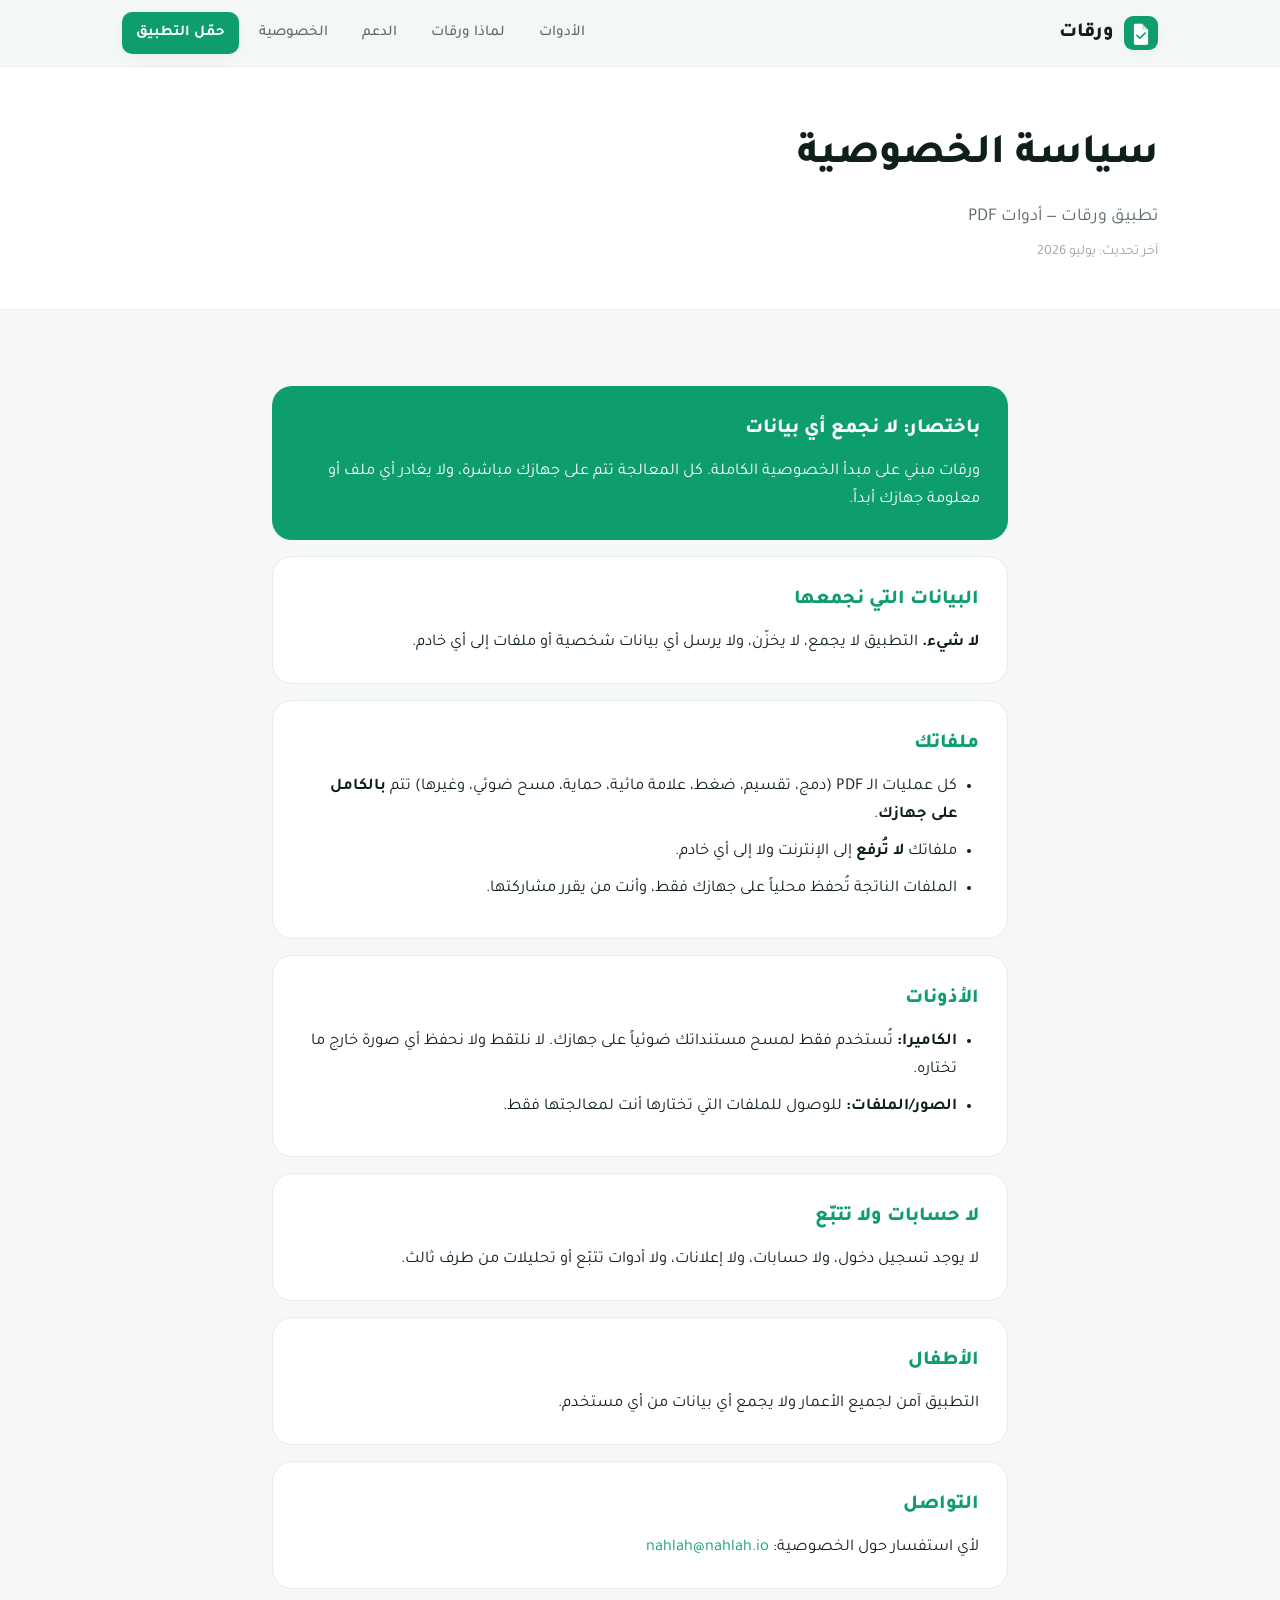
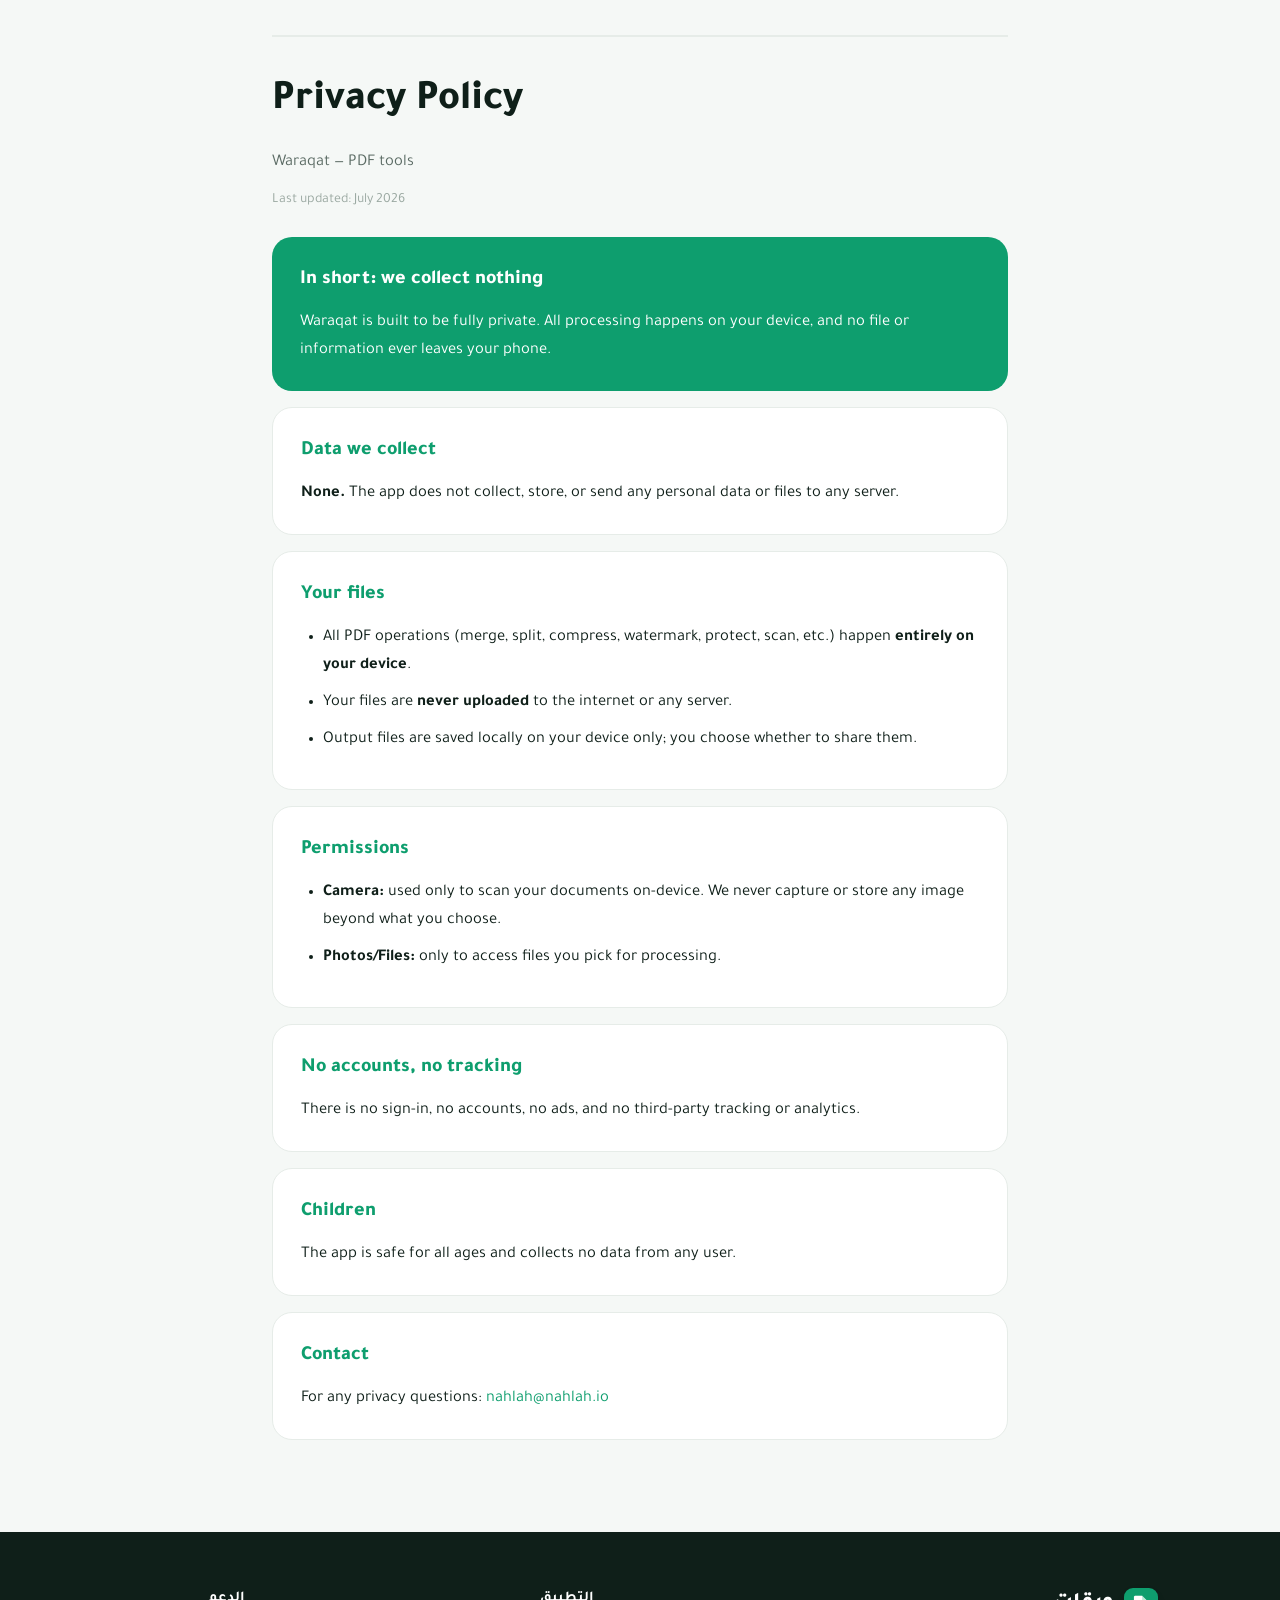
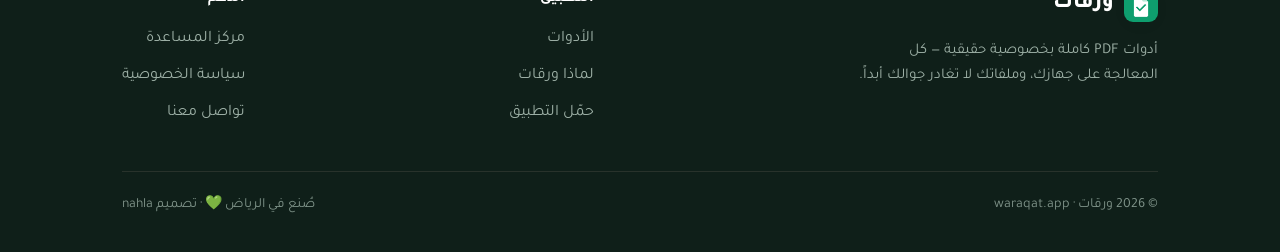
==== privacy.html @ 3c70c376 "Waraqat marketing site: landing, support, privacy Co-Authored-By: Claude Opus 4.8 <noreply@anthropic" ====
<!doctype html>
<html lang="ar" dir="rtl">
<head>
<meta charset="utf-8" />
<meta name="viewport" content="width=device-width, initial-scale=1" />
<title>سياسة الخصوصية — ورقات | Waraqat Privacy Policy</title>
<meta name="description" content="سياسة خصوصية تطبيق ورقات: لا نجمع أي بيانات. كل المعالجة تتم على جهازك، وملفاتك لا تغادر جوالك أبداً." />
<meta name="theme-color" content="#0E9E6E" />
<link rel="icon" href="assets/icon.png" />
<link rel="preconnect" href="https://fonts.googleapis.com" />
<link rel="preconnect" href="https://fonts.gstatic.com" crossorigin />
<link href="https://fonts.googleapis.com/css2?family=Tajawal:wght@400;500;700;800&display=swap" rel="stylesheet" />
<link rel="stylesheet" href="styles.css" />
</head>
<body>

<nav class="nav">
  <div class="wrap">
    <a href="index.html" class="brand"><img src="assets/icon.png" alt="ورقات" /> ورقات</a>
    <div class="nav-links">
      <a href="index.html#tools">الأدوات</a>
      <a href="index.html#why">لماذا ورقات</a>
      <a href="support.html">الدعم</a>
      <a href="privacy.html">الخصوصية</a>
      <a href="index.html#download" class="cta">حمّل التطبيق</a>
    </div>
  </div>
</nav>

<header class="page-hero">
  <div class="wrap">
    <h1>سياسة الخصوصية</h1>
    <p>تطبيق ورقات — أدوات PDF</p>
    <p class="updated">آخر تحديث: يوليو 2026</p>
  </div>
</header>

<section>
  <div class="wrap doc">
    <div class="card hl">
      <h2>باختصار: لا نجمع أي بيانات</h2>
      <p>ورقات مبني على مبدأ الخصوصية الكاملة. كل المعالجة تتم على جهازك مباشرة، ولا يغادر أي ملف أو معلومة جهازك أبداً.</p>
    </div>

    <div class="card">
      <h2>البيانات التي نجمعها</h2>
      <p><strong>لا شيء.</strong> التطبيق لا يجمع، لا يخزّن، ولا يرسل أي بيانات شخصية أو ملفات إلى أي خادم.</p>
    </div>

    <div class="card">
      <h2>ملفاتك</h2>
      <ul>
        <li>كل عمليات الـ PDF (دمج، تقسيم، ضغط، علامة مائية، حماية، مسح ضوئي، وغيرها) تتم <strong>بالكامل على جهازك</strong>.</li>
        <li>ملفاتك <strong>لا تُرفع</strong> إلى الإنترنت ولا إلى أي خادم.</li>
        <li>الملفات الناتجة تُحفظ محلياً على جهازك فقط، وأنت من يقرر مشاركتها.</li>
      </ul>
    </div>

    <div class="card">
      <h2>الأذونات</h2>
      <ul>
        <li><strong>الكاميرا:</strong> تُستخدم فقط لمسح مستنداتك ضوئياً على جهازك. لا نلتقط ولا نحفظ أي صورة خارج ما تختاره.</li>
        <li><strong>الصور/الملفات:</strong> للوصول للملفات التي تختارها أنت لمعالجتها فقط.</li>
      </ul>
    </div>

    <div class="card">
      <h2>لا حسابات ولا تتبّع</h2>
      <p>لا يوجد تسجيل دخول، ولا حسابات، ولا إعلانات، ولا أدوات تتبّع أو تحليلات من طرف ثالث.</p>
    </div>

    <div class="card">
      <h2>الأطفال</h2>
      <p>التطبيق آمن لجميع الأعمار ولا يجمع أي بيانات من أي مستخدم.</p>
    </div>

    <div class="card">
      <h2>التواصل</h2>
      <p>لأي استفسار حول الخصوصية: <a href="mailto:nahlah@nahlah.io">nahlah@nahlah.io</a></p>
    </div>

    <!-- English -->
    <div class="en">
      <div class="page-hero" style="background:none;border:none;padding:0 0 24px">
        <h1>Privacy Policy</h1>
        <p>Waraqat — PDF tools</p>
        <p class="updated">Last updated: July 2026</p>
      </div>

      <div class="card hl">
        <h2>In short: we collect nothing</h2>
        <p>Waraqat is built to be fully private. All processing happens on your device, and no file or information ever leaves your phone.</p>
      </div>

      <div class="card">
        <h2>Data we collect</h2>
        <p><strong>None.</strong> The app does not collect, store, or send any personal data or files to any server.</p>
      </div>

      <div class="card">
        <h2>Your files</h2>
        <ul>
          <li>All PDF operations (merge, split, compress, watermark, protect, scan, etc.) happen <strong>entirely on your device</strong>.</li>
          <li>Your files are <strong>never uploaded</strong> to the internet or any server.</li>
          <li>Output files are saved locally on your device only; you choose whether to share them.</li>
        </ul>
      </div>

      <div class="card">
        <h2>Permissions</h2>
        <ul>
          <li><strong>Camera:</strong> used only to scan your documents on-device. We never capture or store any image beyond what you choose.</li>
          <li><strong>Photos/Files:</strong> only to access files you pick for processing.</li>
        </ul>
      </div>

      <div class="card">
        <h2>No accounts, no tracking</h2>
        <p>There is no sign-in, no accounts, no ads, and no third-party tracking or analytics.</p>
      </div>

      <div class="card">
        <h2>Children</h2>
        <p>The app is safe for all ages and collects no data from any user.</p>
      </div>

      <div class="card">
        <h2>Contact</h2>
        <p>For any privacy questions: <a href="mailto:nahlah@nahlah.io">nahlah@nahlah.io</a></p>
      </div>
    </div>
  </div>
</section>

<footer class="footer">
  <div class="wrap">
    <div class="cols">
      <div>
        <div class="brand" style="font-size:22px"><img src="assets/icon.png" alt="" style="width:34px;height:34px;border-radius:9px" /> ورقات</div>
        <p class="f-about">أدوات PDF كاملة بخصوصية حقيقية — كل المعالجة على جهازك، وملفاتك لا تغادر جوالك أبداً.</p>
      </div>
      <div>
        <h4>التطبيق</h4>
        <ul>
          <li><a href="index.html#tools">الأدوات</a></li>
          <li><a href="index.html#why">لماذا ورقات</a></li>
          <li><a href="index.html#download">حمّل التطبيق</a></li>
        </ul>
      </div>
      <div>
        <h4>الدعم</h4>
        <ul>
          <li><a href="support.html">مركز المساعدة</a></li>
          <li><a href="privacy.html">سياسة الخصوصية</a></li>
          <li><a href="mailto:nahlah@nahlah.io">تواصل معنا</a></li>
        </ul>
      </div>
    </div>
    <div class="bottom">
      <span>© 2026 ورقات · waraqat.app</span>
      <span>صُنع في الرياض 💚 · تصميم nahla</span>
    </div>
  </div>
</footer>

</body>
</html>
---- styles.css ----
/* ============ Waraqat — waraqat.app ============
   Privacy-first PDF tools. Emerald identity, matches the app theme. */

:root {
  --green: #0E9E6E;
  --green-dark: #0A7C56;
  --green-soft: #E3F5EC;
  --ink: #0F1F19;
  --muted: #5B6B64;
  --faint: #9AA8A1;
  --bg: #F5F8F6;
  --card: #FFFFFF;
  --line: #E6ECE8;

  /* tool category accents (from the app) */
  --c-organize-fg:#0E9E6E; --c-organize-bg:#E3F5EC;
  --c-edit-fg:#7C3AED;     --c-edit-bg:#F1EAFE;
  --c-optimize-fg:#2563EB; --c-optimize-bg:#E6EEFD;
  --c-convert-fg:#D97706;  --c-convert-bg:#FDF0DC;
  --c-security-fg:#DC2626; --c-security-bg:#FDECEC;

  --radius: 20px;
  --radius-sm: 14px;
  --shadow: 0 10px 40px -12px rgba(11,27,20,.14);
  --shadow-soft: 0 4px 20px -8px rgba(11,27,20,.12);
  --maxw: 1080px;
}

* { box-sizing: border-box; }
html { scroll-behavior: smooth; -webkit-text-size-adjust: 100%; }
body {
  margin: 0;
  font-family: "Tajawal", -apple-system, "Segoe UI", Roboto, "Helvetica Neue", Arial, sans-serif;
  background: var(--bg);
  color: var(--ink);
  line-height: 1.7;
  -webkit-font-smoothing: antialiased;
}
img { max-width: 100%; display: block; }
a { color: var(--green); text-decoration: none; }
.wrap { max-width: var(--maxw); margin: 0 auto; padding: 0 22px; }
section { padding: 76px 0; }

/* ---------- Nav ---------- */
.nav {
  position: sticky; top: 0; z-index: 50;
  background: rgba(245,248,246,.82);
  backdrop-filter: saturate(180%) blur(14px);
  -webkit-backdrop-filter: saturate(180%) blur(14px);
  border-bottom: 1px solid var(--line);
}
.nav .wrap { display: flex; align-items: center; justify-content: space-between; height: 66px; }
.brand { display: flex; align-items: center; gap: 10px; font-weight: 800; font-size: 20px; color: var(--ink); }
.brand img { width: 34px; height: 34px; border-radius: 9px; box-shadow: var(--shadow-soft); }
.nav-links { display: flex; align-items: center; gap: 6px; }
.nav-links a {
  color: var(--muted); font-weight: 500; font-size: 15px;
  padding: 8px 14px; border-radius: 10px; transition: .18s;
}
.nav-links a:hover { color: var(--ink); background: var(--green-soft); }
.nav-links a.cta {
  color: #fff; background: var(--green); font-weight: 700;
  box-shadow: var(--shadow-soft);
}
.nav-links a.cta:hover { background: var(--green-dark); color: #fff; }

/* ---------- Buttons ---------- */
.btn {
  display: inline-flex; align-items: center; justify-content: center; gap: 10px;
  font-family: inherit; font-weight: 700; font-size: 16px;
  padding: 15px 26px; border-radius: 999px; border: none; cursor: pointer;
  transition: transform .12s ease, box-shadow .2s, background .2s;
}
.btn-primary { background: var(--green); color: #fff; box-shadow: 0 8px 24px -8px rgba(14,158,110,.6); }
.btn-primary:hover { background: var(--green-dark); transform: translateY(-2px); }
.btn-ghost { background: #fff; color: var(--ink); border: 1px solid var(--line); }
.btn-ghost:hover { border-color: var(--green); color: var(--green); }
.btn svg { width: 22px; height: 22px; }

/* App Store badge */
.store-badge {
  display: inline-flex; align-items: center; gap: 12px;
  background: var(--ink); color: #fff; padding: 12px 22px; border-radius: 16px;
  box-shadow: var(--shadow-soft); transition: transform .15s, opacity .2s;
}
.store-badge:hover { transform: translateY(-2px); color: #fff; }
.store-badge svg { width: 30px; height: 30px; flex: none; }
.store-badge .sb-small { font-size: 11px; opacity: .85; line-height: 1; margin-bottom: 3px; }
.store-badge .sb-big { font-size: 20px; font-weight: 700; line-height: 1; }
.store-badge.soon { background: #1c2a24; }
.store-badge.soon .sb-big { font-weight: 700; }

/* ---------- Hero ---------- */
.hero { padding: 60px 0 40px; overflow: hidden; }
.hero .wrap { display: grid; grid-template-columns: 1.05fr .95fr; gap: 40px; align-items: center; }
.hero-copy .eyebrow {
  display: inline-flex; align-items: center; gap: 8px;
  background: var(--green-soft); color: var(--green-dark);
  font-weight: 700; font-size: 14px; padding: 7px 14px; border-radius: 999px; margin-bottom: 20px;
}
.hero-copy .eyebrow svg { width: 16px; height: 16px; }
.hero h1 { font-size: clamp(34px, 5vw, 52px); line-height: 1.18; margin: 0 0 16px; font-weight: 800; letter-spacing: -.5px; }
.hero h1 .accent { color: var(--green); }
.hero .lead { font-size: 19px; color: var(--muted); margin: 0 0 28px; max-width: 30ch; }
.hero-cta { display: flex; flex-wrap: wrap; gap: 14px; align-items: center; }
.hero-note { margin-top: 18px; color: var(--faint); font-size: 14px; display: flex; align-items: center; gap: 8px; }
.hero-note svg { width: 16px; height: 16px; }

/* Phone mockup (CSS recreation of the app home) */
.phone-stage { display: flex; justify-content: center; position: relative; }
.phone-stage::before {
  content: ""; position: absolute; inset: -10% -20%;
  background: radial-gradient(circle at 50% 40%, rgba(14,158,110,.18), transparent 62%);
  z-index: 0;
}
.phone {
  position: relative; z-index: 1;
  width: 300px; background: #0b0f0d; border-radius: 44px; padding: 12px;
  box-shadow: 0 40px 80px -30px rgba(11,27,20,.5), 0 0 0 2px rgba(0,0,0,.04);
}
.phone-screen { background: var(--bg); border-radius: 33px; overflow: hidden; height: 600px; position: relative; }
.phone-notch { position: absolute; top: 10px; left: 50%; transform: translateX(-50%); width: 108px; height: 28px; background: #0b0f0d; border-radius: 999px; z-index: 3; }
.ps-inner { padding: 44px 16px 16px; direction: rtl; }
.ps-head { display: flex; align-items: center; justify-content: space-between; margin-bottom: 16px; }
.ps-title { font-size: 24px; font-weight: 800; }
.ps-title small { display: block; font-size: 10px; font-weight: 500; color: var(--muted); margin-top: 2px; }
.ps-logo { width: 44px; height: 44px; border-radius: 12px; background: var(--green); display: flex; align-items: center; justify-content: center; }
.ps-logo svg { width: 26px; height: 26px; }
.ps-search { background: #fff; border: 1px solid var(--line); border-radius: 12px; padding: 11px 14px; color: var(--faint); font-size: 13px; margin-bottom: 10px; }
.ps-banner { background: var(--green-soft); color: var(--green-dark); border-radius: 12px; padding: 10px 14px; font-size: 12px; font-weight: 700; margin-bottom: 14px; display:flex; align-items:center; gap:6px; justify-content:flex-end;}
.ps-row { background: #fff; border: 1px solid var(--line); border-radius: 14px; padding: 12px 14px; display: flex; align-items: center; gap: 12px; margin-bottom: 9px; box-shadow: 0 2px 8px -6px rgba(11,27,20,.15); }
.ps-row .txt { flex: 1; text-align: right; }
.ps-row .txt b { display: block; font-size: 14px; font-weight: 700; }
.ps-row .txt span { font-size: 11px; color: var(--muted); }
.ps-ic { width: 42px; height: 42px; border-radius: 11px; display: flex; align-items: center; justify-content: center; flex: none; }
.ps-ic svg { width: 22px; height: 22px; }

/* ---------- Trust bar ---------- */
.trust { background: var(--ink); color: #fff; padding: 22px 0; }
.trust .wrap { display: flex; flex-wrap: wrap; justify-content: center; gap: 14px 40px; }
.trust .item { display: flex; align-items: center; gap: 9px; font-weight: 600; font-size: 15px; opacity: .95; }
.trust .item svg { width: 20px; height: 20px; color: #2FD39F; }

/* ---------- Section heading ---------- */
.sec-head { text-align: center; max-width: 640px; margin: 0 auto 46px; }
.sec-head .kicker { color: var(--green); font-weight: 700; font-size: 14px; letter-spacing: .5px; }
.sec-head h2 { font-size: clamp(28px, 4vw, 38px); margin: 8px 0 12px; font-weight: 800; letter-spacing: -.4px; }
.sec-head p { color: var(--muted); font-size: 17px; margin: 0; }

/* ---------- Tools grid ---------- */
.tools-grid { display: grid; grid-template-columns: repeat(3, 1fr); gap: 16px; }
.tool {
  background: var(--card); border: 1px solid var(--line); border-radius: var(--radius);
  padding: 22px; display: flex; align-items: center; gap: 15px; transition: .18s;
}
.tool:hover { transform: translateY(-3px); box-shadow: var(--shadow); border-color: transparent; }
.tool .t-ic { width: 52px; height: 52px; border-radius: 14px; display: flex; align-items: center; justify-content: center; flex: none; }
.tool .t-ic svg { width: 26px; height: 26px; }
.tool b { font-size: 16px; font-weight: 700; display: block; }
.tool span { font-size: 13.5px; color: var(--muted); }
.tool .badge-soon { font-size: 11px; font-weight: 700; color: var(--green); background: var(--green-soft); padding: 2px 8px; border-radius: 999px; margin-inline-start: 6px; vertical-align: middle; }

/* ---------- Features / why ---------- */
.why { background: #fff; }
.why-grid { display: grid; grid-template-columns: repeat(2, 1fr); gap: 20px; }
.feature {
  background: var(--bg); border: 1px solid var(--line); border-radius: var(--radius);
  padding: 30px; position: relative; overflow: hidden;
}
.feature .f-ic { width: 56px; height: 56px; border-radius: 16px; background: var(--green-soft); color: var(--green); display: flex; align-items: center; justify-content: center; margin-bottom: 18px; }
.feature .f-ic svg { width: 30px; height: 30px; }
.feature h3 { font-size: 21px; margin: 0 0 8px; font-weight: 800; }
.feature p { color: var(--muted); font-size: 16px; margin: 0; }

/* ---------- Screens gallery ---------- */
.shots { background: linear-gradient(180deg, var(--green-soft), var(--bg)); }
.shots-row { display: flex; gap: 26px; justify-content: center; flex-wrap: wrap; }
.shots-row img { width: 240px; border-radius: 30px; box-shadow: 0 30px 60px -24px rgba(11,27,20,.4); }

/* ---------- CTA band ---------- */
.cta-band { background: var(--green); color: #fff; text-align: center; border-radius: 28px; padding: 56px 30px; box-shadow: var(--shadow); }
.cta-band h2 { font-size: clamp(28px, 4vw, 40px); margin: 0 0 12px; font-weight: 800; }
.cta-band p { font-size: 18px; opacity: .92; margin: 0 0 26px; }
.cta-band .store-badge { background: #fff; color: var(--ink); }
.cta-band .store-badge:hover { color: var(--ink); }

/* ---------- Footer ---------- */
.footer { background: var(--ink); color: #cfe0d8; padding: 54px 0 34px; }
.footer .cols { display: flex; flex-wrap: wrap; justify-content: space-between; gap: 30px; margin-bottom: 34px; }
.footer .brand { color: #fff; }
.footer .f-about { max-width: 300px; color: #9db0a6; font-size: 15px; margin-top: 14px; }
.footer h4 { color: #fff; font-size: 15px; margin: 0 0 14px; }
.footer ul { list-style: none; padding: 0; margin: 0; }
.footer li { margin-bottom: 10px; }
.footer a { color: #9db0a6; }
.footer a:hover { color: #2FD39F; }
.footer .bottom { border-top: 1px solid #28322b; padding-top: 22px; display: flex; flex-wrap: wrap; justify-content: space-between; gap: 12px; color: #7f9389; font-size: 14px; }

/* ---------- Content pages (privacy / support) ---------- */
.page-hero { background: #fff; border-bottom: 1px solid var(--line); padding: 54px 0 44px; }
.page-hero h1 { font-size: clamp(30px, 4vw, 42px); margin: 0 0 10px; font-weight: 800; }
.page-hero p { color: var(--muted); font-size: 18px; margin: 0; }
.page-hero .updated { color: var(--faint); font-size: 14px; margin-top: 8px; }
.doc { max-width: 780px; }
.doc .card {
  background: var(--card); border: 1px solid var(--line); border-radius: var(--radius);
  padding: 26px 28px; margin-bottom: 16px;
}
.doc .card.hl { background: var(--green); color: #fff; border: none; }
.doc .card.hl h2, .doc .card.hl a { color: #fff; }
.doc h2 { font-size: 20px; margin: 0 0 12px; color: var(--green); font-weight: 800; }
.doc p { margin: 0 0 12px; font-size: 16.5px; }
.doc p:last-child { margin-bottom: 0; }
.doc ul { margin: 0; padding-inline-start: 22px; }
.doc li { margin-bottom: 9px; font-size: 16.5px; }
.doc .en { direction: ltr; text-align: left; margin-top: 46px; padding-top: 30px; border-top: 2px solid var(--line); }

/* FAQ */
.faq { max-width: 780px; }
.faq details {
  background: var(--card); border: 1px solid var(--line); border-radius: var(--radius-sm);
  padding: 4px 22px; margin-bottom: 12px; transition: .2s;
}
.faq details[open] { box-shadow: var(--shadow-soft); }
.faq summary {
  cursor: pointer; list-style: none; font-weight: 700; font-size: 17px;
  padding: 16px 0; display: flex; align-items: center; justify-content: space-between; gap: 14px;
}
.faq summary::-webkit-details-marker { display: none; }
.faq summary .q-plus { color: var(--green); font-size: 24px; font-weight: 400; transition: transform .2s; flex: none; }
.faq details[open] summary .q-plus { transform: rotate(45deg); }
.faq .a { padding: 0 0 18px; color: var(--muted); font-size: 16px; }
.contact-card {
  background: var(--green-soft); border-radius: var(--radius); padding: 34px; text-align: center; margin-top: 34px;
}
.contact-card h3 { font-size: 22px; margin: 0 0 8px; }
.contact-card p { color: var(--muted); margin: 0 0 20px; }

/* ---------- Responsive ---------- */
@media (max-width: 860px) {
  section { padding: 56px 0; }
  .hero { padding: 34px 0 10px; }
  .hero .wrap { grid-template-columns: 1fr; text-align: center; }
  .hero .lead { margin-inline: auto; }
  .hero-cta, .hero-note { justify-content: center; }
  .hero-copy { order: 1; }
  .phone-stage { order: 2; margin-top: 30px; }
  .tools-grid { grid-template-columns: repeat(2, 1fr); }
  .why-grid { grid-template-columns: 1fr; }
  .nav-links a:not(.cta) { display: none; }
}
@media (max-width: 520px) {
  .tools-grid { grid-template-columns: 1fr; }
  .tool { padding: 18px; }
  .phone { width: 264px; }
  .phone-screen { height: 540px; }
}
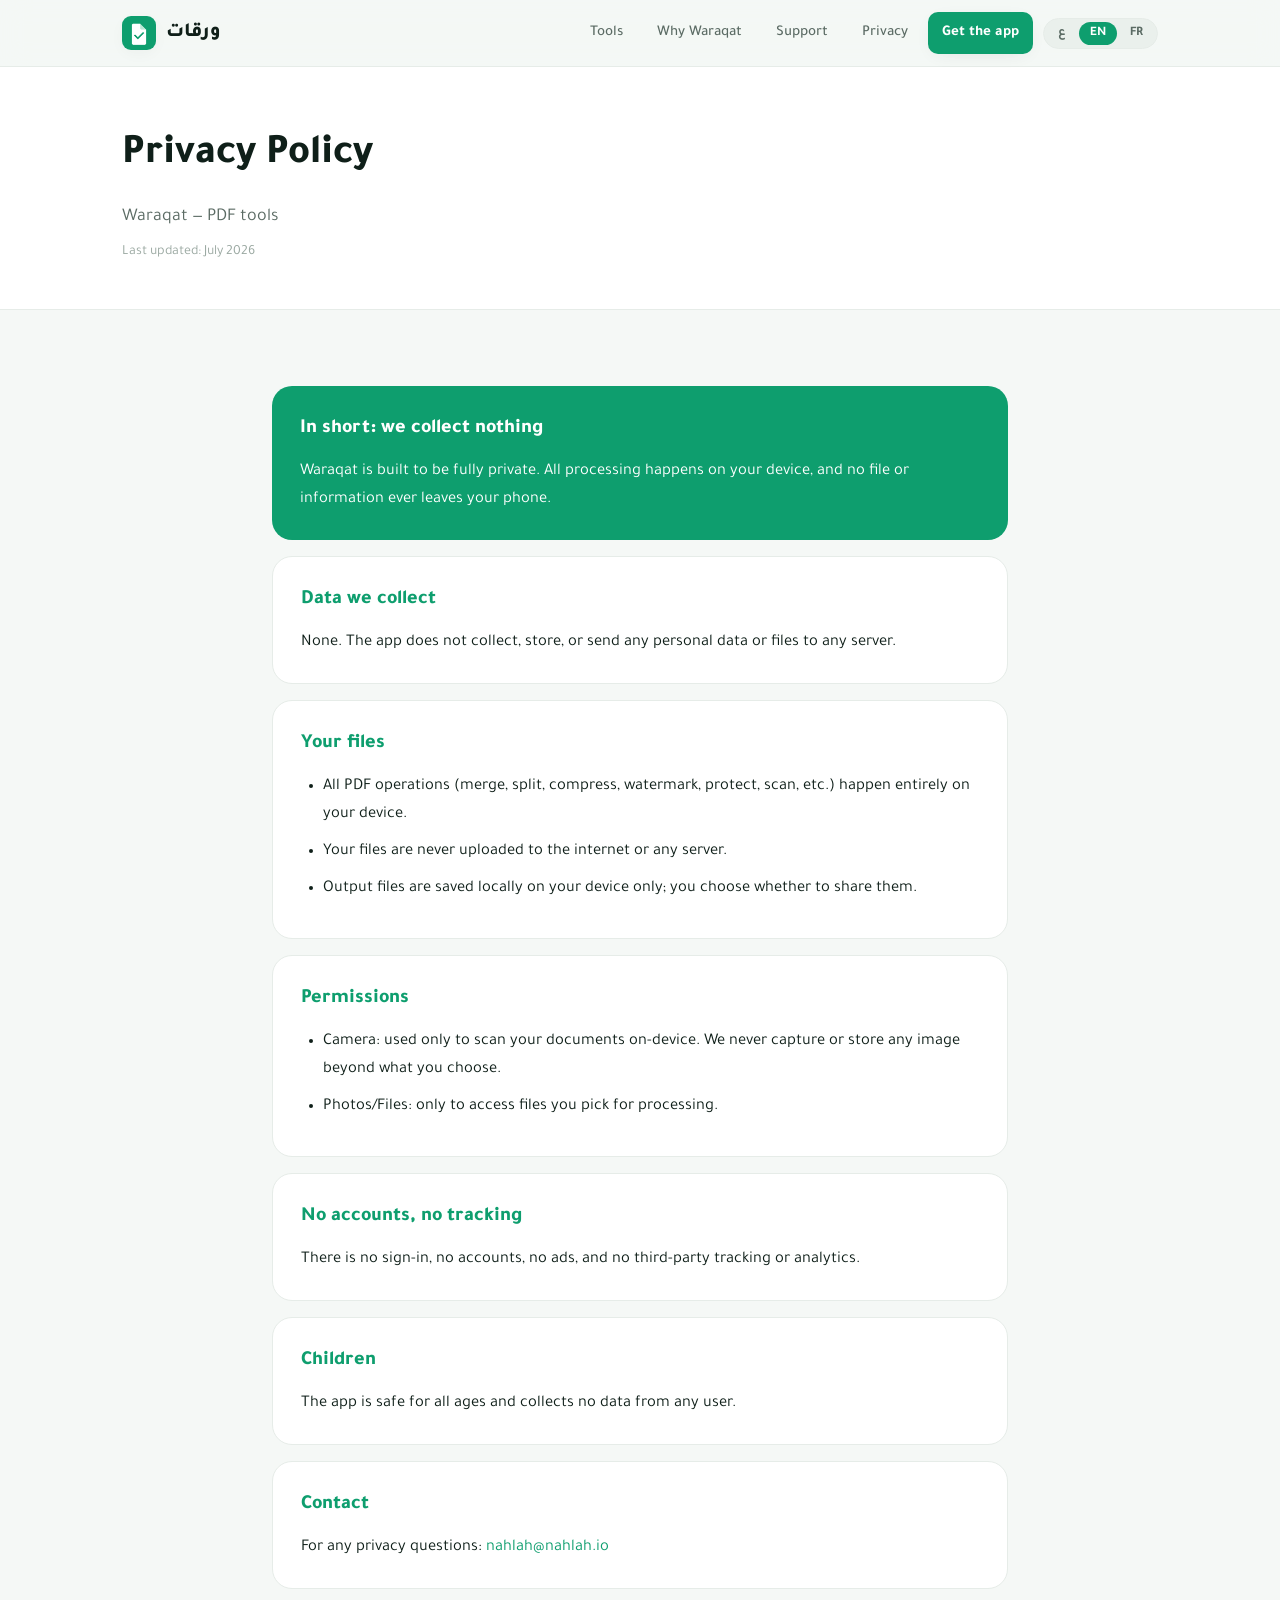
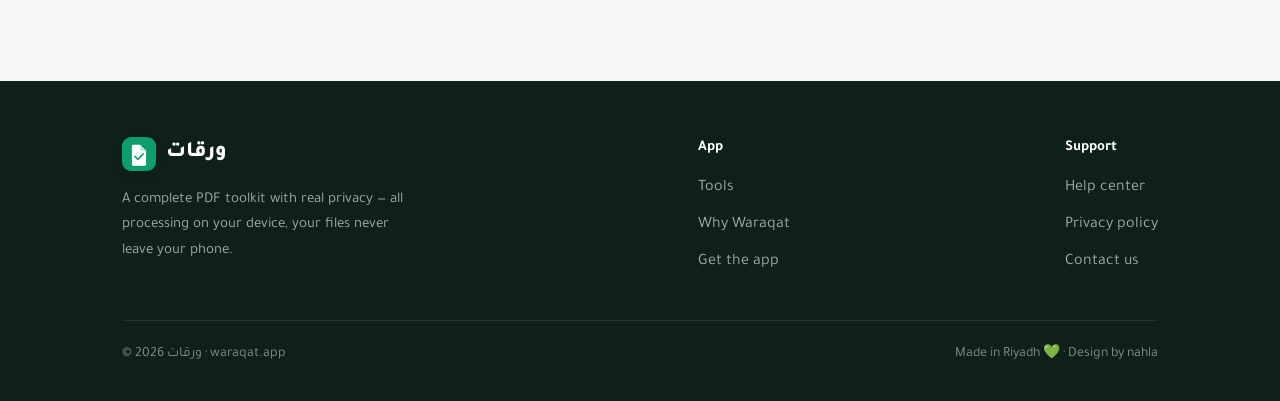
==== commit 52698bf8: "Make the site trilingual (ar/en/fr) with a language switcher Co-Authored-By: Claude Opus 4.8 <norepl" ====
--- a/privacy.html
+++ b/privacy.html
@@ -18,116 +18,70 @@
   <div class="wrap">
     <a href="index.html" class="brand"><img src="assets/icon.png" alt="ورقات" /> ورقات</a>
     <div class="nav-links">
-      <a href="index.html#tools">الأدوات</a>
-      <a href="index.html#why">لماذا ورقات</a>
-      <a href="support.html">الدعم</a>
-      <a href="privacy.html">الخصوصية</a>
-      <a href="index.html#download" class="cta">حمّل التطبيق</a>
+      <a href="index.html#tools" data-i18n="nav_tools">الأدوات</a>
+      <a href="index.html#why" data-i18n="nav_why">لماذا ورقات</a>
+      <a href="support.html" data-i18n="nav_support">الدعم</a>
+      <a href="privacy.html" data-i18n="nav_privacy">الخصوصية</a>
+      <a href="index.html#download" class="cta" data-i18n="nav_download">حمّل التطبيق</a>
+      <div class="lang-switch">
+        <button type="button" data-lang="ar">ع</button>
+        <button type="button" data-lang="en">EN</button>
+        <button type="button" data-lang="fr">FR</button>
+      </div>
     </div>
   </div>
 </nav>
 
 <header class="page-hero">
   <div class="wrap">
-    <h1>سياسة الخصوصية</h1>
-    <p>تطبيق ورقات — أدوات PDF</p>
-    <p class="updated">آخر تحديث: يوليو 2026</p>
+    <h1 data-i18n="pv_h1">سياسة الخصوصية</h1>
+    <p data-i18n="pv_sub">تطبيق ورقات — أدوات PDF</p>
+    <p class="updated" data-i18n="pv_updated">آخر تحديث: يوليو 2026</p>
   </div>
 </header>
 
 <section>
   <div class="wrap doc">
     <div class="card hl">
-      <h2>باختصار: لا نجمع أي بيانات</h2>
-      <p>ورقات مبني على مبدأ الخصوصية الكاملة. كل المعالجة تتم على جهازك مباشرة، ولا يغادر أي ملف أو معلومة جهازك أبداً.</p>
+      <h2 data-i18n="pv_s1_h">باختصار: لا نجمع أي بيانات</h2>
+      <p data-i18n="pv_s1_p">ورقات مبني على مبدأ الخصوصية الكاملة. كل المعالجة تتم على جهازك مباشرة، ولا يغادر أي ملف أو معلومة جهازك أبداً.</p>
     </div>
 
     <div class="card">
-      <h2>البيانات التي نجمعها</h2>
-      <p><strong>لا شيء.</strong> التطبيق لا يجمع، لا يخزّن، ولا يرسل أي بيانات شخصية أو ملفات إلى أي خادم.</p>
+      <h2 data-i18n="pv_s2_h">البيانات التي نجمعها</h2>
+      <p data-i18n="pv_s2_p">لا شيء. التطبيق لا يجمع، لا يخزّن، ولا يرسل أي بيانات شخصية أو ملفات إلى أي خادم.</p>
     </div>
 
     <div class="card">
-      <h2>ملفاتك</h2>
+      <h2 data-i18n="pv_s3_h">ملفاتك</h2>
       <ul>
-        <li>كل عمليات الـ PDF (دمج، تقسيم، ضغط، علامة مائية، حماية، مسح ضوئي، وغيرها) تتم <strong>بالكامل على جهازك</strong>.</li>
-        <li>ملفاتك <strong>لا تُرفع</strong> إلى الإنترنت ولا إلى أي خادم.</li>
-        <li>الملفات الناتجة تُحفظ محلياً على جهازك فقط، وأنت من يقرر مشاركتها.</li>
+        <li data-i18n="pv_s3_l1">كل عمليات الـ PDF (دمج، تقسيم، ضغط، علامة مائية، حماية، مسح ضوئي، وغيرها) تتم بالكامل على جهازك.</li>
+        <li data-i18n="pv_s3_l2">ملفاتك لا تُرفع إلى الإنترنت ولا إلى أي خادم.</li>
+        <li data-i18n="pv_s3_l3">الملفات الناتجة تُحفظ محلياً على جهازك فقط، وأنت من يقرر مشاركتها.</li>
       </ul>
     </div>
 
     <div class="card">
-      <h2>الأذونات</h2>
+      <h2 data-i18n="pv_s4_h">الأذونات</h2>
       <ul>
-        <li><strong>الكاميرا:</strong> تُستخدم فقط لمسح مستنداتك ضوئياً على جهازك. لا نلتقط ولا نحفظ أي صورة خارج ما تختاره.</li>
-        <li><strong>الصور/الملفات:</strong> للوصول للملفات التي تختارها أنت لمعالجتها فقط.</li>
+        <li data-i18n="pv_s4_l1">الكاميرا: تُستخدم فقط لمسح مستنداتك ضوئياً على جهازك. لا نلتقط ولا نحفظ أي صورة خارج ما تختاره.</li>
+        <li data-i18n="pv_s4_l2">الصور/الملفات: للوصول للملفات التي تختارها أنت لمعالجتها فقط.</li>
       </ul>
     </div>
 
     <div class="card">
-      <h2>لا حسابات ولا تتبّع</h2>
-      <p>لا يوجد تسجيل دخول، ولا حسابات، ولا إعلانات، ولا أدوات تتبّع أو تحليلات من طرف ثالث.</p>
+      <h2 data-i18n="pv_s5_h">لا حسابات ولا تتبّع</h2>
+      <p data-i18n="pv_s5_p">لا يوجد تسجيل دخول، ولا حسابات، ولا إعلانات، ولا أدوات تتبّع أو تحليلات من طرف ثالث.</p>
     </div>
 
     <div class="card">
-      <h2>الأطفال</h2>
-      <p>التطبيق آمن لجميع الأعمار ولا يجمع أي بيانات من أي مستخدم.</p>
+      <h2 data-i18n="pv_s6_h">الأطفال</h2>
+      <p data-i18n="pv_s6_p">التطبيق آمن لجميع الأعمار ولا يجمع أي بيانات من أي مستخدم.</p>
     </div>
 
     <div class="card">
-      <h2>التواصل</h2>
-      <p>لأي استفسار حول الخصوصية: <a href="mailto:nahlah@nahlah.io">nahlah@nahlah.io</a></p>
-    </div>
-
-    <!-- English -->
-    <div class="en">
-      <div class="page-hero" style="background:none;border:none;padding:0 0 24px">
-        <h1>Privacy Policy</h1>
-        <p>Waraqat — PDF tools</p>
-        <p class="updated">Last updated: July 2026</p>
-      </div>
-
-      <div class="card hl">
-        <h2>In short: we collect nothing</h2>
-        <p>Waraqat is built to be fully private. All processing happens on your device, and no file or information ever leaves your phone.</p>
-      </div>
-
-      <div class="card">
-        <h2>Data we collect</h2>
-        <p><strong>None.</strong> The app does not collect, store, or send any personal data or files to any server.</p>
-      </div>
-
-      <div class="card">
-        <h2>Your files</h2>
-        <ul>
-          <li>All PDF operations (merge, split, compress, watermark, protect, scan, etc.) happen <strong>entirely on your device</strong>.</li>
-          <li>Your files are <strong>never uploaded</strong> to the internet or any server.</li>
-          <li>Output files are saved locally on your device only; you choose whether to share them.</li>
-        </ul>
-      </div>
-
-      <div class="card">
-        <h2>Permissions</h2>
-        <ul>
-          <li><strong>Camera:</strong> used only to scan your documents on-device. We never capture or store any image beyond what you choose.</li>
-          <li><strong>Photos/Files:</strong> only to access files you pick for processing.</li>
-        </ul>
-      </div>
-
-      <div class="card">
-        <h2>No accounts, no tracking</h2>
-        <p>There is no sign-in, no accounts, no ads, and no third-party tracking or analytics.</p>
-      </div>
-
-      <div class="card">
-        <h2>Children</h2>
-        <p>The app is safe for all ages and collects no data from any user.</p>
-      </div>
-
-      <div class="card">
-        <h2>Contact</h2>
-        <p>For any privacy questions: <a href="mailto:nahlah@nahlah.io">nahlah@nahlah.io</a></p>
-      </div>
+      <h2 data-i18n="pv_s7_h">التواصل</h2>
+      <p><span data-i18n="pv_s7_p">لأي استفسار حول الخصوصية:</span> <a href="mailto:nahlah@nahlah.io">nahlah@nahlah.io</a></p>
     </div>
   </div>
 </section>
@@ -137,31 +91,32 @@
     <div class="cols">
       <div>
         <div class="brand" style="font-size:22px"><img src="assets/icon.png" alt="" style="width:34px;height:34px;border-radius:9px" /> ورقات</div>
-        <p class="f-about">أدوات PDF كاملة بخصوصية حقيقية — كل المعالجة على جهازك، وملفاتك لا تغادر جوالك أبداً.</p>
+        <p class="f-about" data-i18n="foot_about">أدوات PDF كاملة بخصوصية حقيقية — كل المعالجة على جهازك، وملفاتك لا تغادر جوالك أبداً.</p>
       </div>
       <div>
-        <h4>التطبيق</h4>
+        <h4 data-i18n="foot_app">التطبيق</h4>
         <ul>
-          <li><a href="index.html#tools">الأدوات</a></li>
-          <li><a href="index.html#why">لماذا ورقات</a></li>
-          <li><a href="index.html#download">حمّل التطبيق</a></li>
+          <li><a href="index.html#tools" data-i18n="foot_l_tools">الأدوات</a></li>
+          <li><a href="index.html#why" data-i18n="foot_l_why">لماذا ورقات</a></li>
+          <li><a href="index.html#download" data-i18n="foot_l_download">حمّل التطبيق</a></li>
         </ul>
       </div>
       <div>
-        <h4>الدعم</h4>
+        <h4 data-i18n="foot_support">الدعم</h4>
         <ul>
-          <li><a href="support.html">مركز المساعدة</a></li>
-          <li><a href="privacy.html">سياسة الخصوصية</a></li>
-          <li><a href="mailto:nahlah@nahlah.io">تواصل معنا</a></li>
+          <li><a href="support.html" data-i18n="foot_l_help">مركز المساعدة</a></li>
+          <li><a href="privacy.html" data-i18n="foot_l_privacy">سياسة الخصوصية</a></li>
+          <li><a href="mailto:nahlah@nahlah.io" data-i18n="foot_l_contact">تواصل معنا</a></li>
         </ul>
       </div>
     </div>
     <div class="bottom">
       <span>© 2026 ورقات · waraqat.app</span>
-      <span>صُنع في الرياض 💚 · تصميم nahla</span>
+      <span data-i18n="foot_made">صُنع في الرياض 💚 · تصميم nahla</span>
     </div>
   </div>
 </footer>
 
+<script src="i18n.js"></script>
 </body>
 </html>
--- a/styles.css
+++ b/styles.css
@@ -64,6 +64,16 @@
 }
 .nav-links a.cta:hover { background: var(--green-dark); color: #fff; }
 
+/* Language switch */
+.lang-switch { display: inline-flex; gap: 2px; background: var(--surfaceAlt, #EAF0EC); border: 1px solid var(--line); border-radius: 999px; padding: 3px; margin-inline-start: 4px; }
+.lang-switch button {
+  font-family: inherit; font-weight: 700; font-size: 13px; cursor: pointer;
+  border: none; background: transparent; color: var(--muted);
+  padding: 5px 11px; border-radius: 999px; transition: .15s; line-height: 1;
+}
+.lang-switch button:hover { color: var(--ink); }
+.lang-switch button.on { background: var(--green); color: #fff; }
+
 /* ---------- Buttons ---------- */
 .btn {
   display: inline-flex; align-items: center; justify-content: center; gap: 10px;
@@ -120,7 +130,10 @@
 }
 .phone-screen { background: var(--bg); border-radius: 33px; overflow: hidden; height: 600px; position: relative; }
 .phone-notch { position: absolute; top: 10px; left: 50%; transform: translateX(-50%); width: 108px; height: 28px; background: #0b0f0d; border-radius: 999px; z-index: 3; }
-.ps-inner { padding: 44px 16px 16px; direction: rtl; }
+.ps-inner { padding: 44px 16px 16px; }
+.ps-row .txt { text-align: start; }
+[dir="ltr"] .ps-banner { justify-content: flex-start; }
+[dir="ltr"] .ps-title, [dir="ltr"] .ps-row .txt { text-align: left; }
 .ps-head { display: flex; align-items: center; justify-content: space-between; margin-bottom: 16px; }
 .ps-title { font-size: 24px; font-weight: 800; }
 .ps-title small { display: block; font-size: 10px; font-weight: 500; color: var(--muted); margin-top: 2px; }
